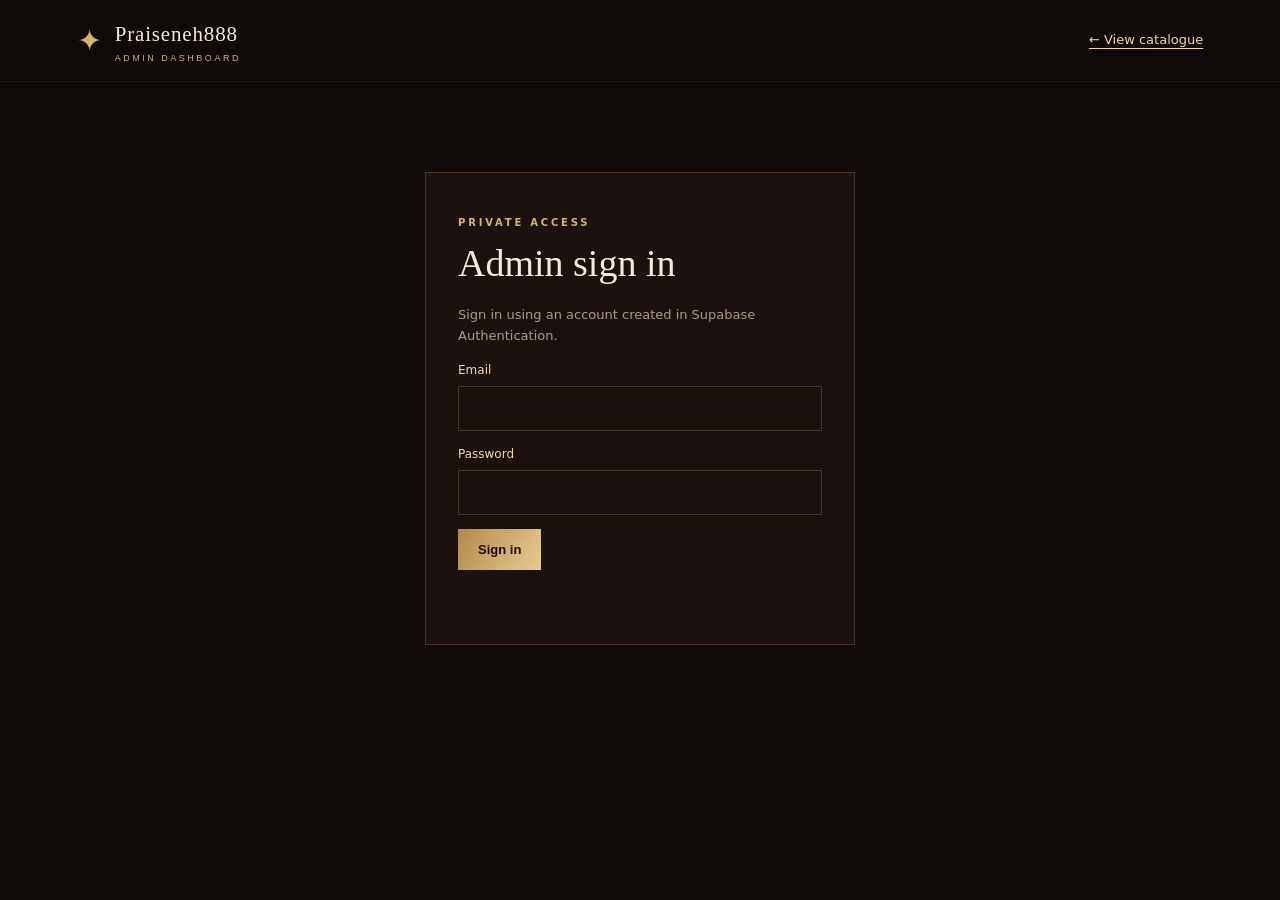
==== admin.html @ 10842280 "Add files via upload" ====
<!doctype html>
<html lang="en"><head><meta charset="UTF-8"><meta name="viewport" content="width=device-width, initial-scale=1"><title>Admin | Praiseneh888</title><link rel="stylesheet" href="/styles.css"></head>
<body class="admin-page"><header class="site-header"><a class="brand" href="/"><span class="brand-mark">✦</span><span>Praiseneh888<small>ADMIN DASHBOARD</small></span></a><a class="text-link" href="/">← View catalogue</a></header>
<main class="admin-wrap"><section id="loginPanel" class="admin-login"><p class="eyebrow">PRIVATE ACCESS</p><h1>Admin sign in</h1><p class="muted">Sign in using an account created in Supabase Authentication.</p><form id="loginForm"><label>Email<input type="email" id="email" required autocomplete="username"></label><label>Password<input type="password" id="password" required autocomplete="current-password"></label><button class="gold-button" type="submit">Sign in</button><p id="loginMessage" class="form-message"></p></form></section>
<section id="dashboard" hidden><div class="admin-title"><div><p class="eyebrow">COLLECTION MANAGEMENT</p><h1>Your catalogue</h1></div><button class="outline-button" id="signOut">Sign out</button></div>
<div class="admin-columns"><form id="amuletForm" class="editor"><h2 id="formHeading">Add a piece</h2><input type="hidden" id="itemId"><label>Amulet / item name<input id="itemName" required maxlength="140"></label><label>Master / maker<input id="master" maxlength="140"></label><label>Category<input id="category" maxlength="80" placeholder="e.g. Khun Paen, Lersi, Takrut"></label><label>Description<textarea id="description" rows="5"></textarea></label><div class="form-row"><label>Price display<select id="priceMode"><option value="price">Show price (SGD)</option><option value="pm">PM FOR PRICE</option></select></label><label>Price (SGD)<input id="price" type="number" min="0" step="0.01" placeholder="e.g. 188"></label></div><label>Availability<select id="status"><option value="available">Available</option><option value="reserved">Reserved</option><option value="sold">Past collection</option></select></label><label>Photos<input id="photos" type="file" accept="image/*" multiple></label><p class="muted tiny">You can select multiple photos. New uploads are added to this listing.</p><div class="form-row"><button class="gold-button" type="submit" id="saveButton">Save piece</button><button class="outline-button" type="button" id="clearForm">Clear</button></div><p id="editorMessage" class="form-message"></p></form>
<div class="admin-list"><div class="list-heading"><h2>Existing pieces</h2><span id="adminCount" class="muted"></span></div><div id="adminItems"></div></div></div></section></main><script type="module" src="/admin.js"></script></body></html>
---- styles.css ----
:root{--bg:#100b09;--panel:#1b1210;--panel2:#241815;--gold:#d6b36b;--gold2:#f0d89e;--cream:#f3ead9;--muted:#aa9a87;--line:#493629;--red:#672b20}*{box-sizing:border-box}html{scroll-behavior:smooth}body{margin:0;background:var(--bg);color:var(--cream);font-family:Inter,ui-sans-serif,system-ui,-apple-system,"Segoe UI",sans-serif;line-height:1.6}a{color:inherit;text-decoration:none}.site-header{height:82px;padding:0 6vw;display:flex;align-items:center;justify-content:space-between;border-bottom:1px solid #ffffff12;background:#100b09ed;position:sticky;top:0;z-index:10;backdrop-filter:blur(14px)}.brand{display:flex;align-items:center;gap:12px;font-family:Georgia,serif;font-size:21px;letter-spacing:.04em}.brand small{display:block;font:9px Inter,sans-serif;letter-spacing:.28em;color:var(--gold);margin-top:1px}.brand-mark{color:var(--gold);font-size:30px}.site-header nav{display:flex;gap:30px;align-items:center;font-size:13px;color:#d7c9b6}.site-header nav a:hover,.text-link:hover{color:var(--gold2)}.nav-cta{border:1px solid #9b7745;padding:10px 16px;color:var(--gold2)}.menu-toggle{display:none;background:none;color:var(--gold);border:0;font-size:24px}.hero{min-height:540px;padding:100px 9vw;position:relative;overflow:hidden;background:radial-gradient(ellipse at 78% 45%,#66351f66 0,transparent 37%),linear-gradient(110deg,#170d0a,#1c100c 60%,#100b09)}.hero:after{content:"";position:absolute;inset:22px;border:1px solid #d6b36b28;pointer-events:none}.hero-content{position:relative;z-index:1;max-width:590px}.eyebrow{color:var(--gold);font-size:10px;letter-spacing:.28em;font-weight:700}.hero h1{font:clamp(48px,7vw,82px)/1.04 Georgia,serif;margin:20px 0}.hero h1 em,h2 em{color:var(--gold2);font-weight:400}.hero-copy{max-width:460px;color:#c5b5a3;margin:0 0 30px}.gold-button{display:inline-flex;align-items:center;justify-content:center;gap:24px;background:linear-gradient(120deg,#b18a4b,#e6cc8f);color:#1a100b;border:0;padding:13px 20px;font-weight:700;font-size:13px;cursor:pointer}.gold-button:hover{filter:brightness(1.08)}.hero-seal{position:absolute;right:14%;top:23%;width:220px;height:220px;border:1px solid #d6b36b70;border-radius:50%;display:grid;place-items:center;color:var(--gold);box-shadow:0 0 0 12px #d6b36b0c,0 0 70px #b47a3330}.hero-seal span{font:100px Georgia,serif}.hero-seal small{position:absolute;bottom:37px;font-size:8px;letter-spacing:.2em}.intro-strip{display:flex;justify-content:center;align-items:center;gap:22px;padding:18px 10px;border-block:1px solid var(--line);font-size:9px;letter-spacing:.2em;color:var(--gold)}.strip-line{width:34px;height:1px;background:var(--line)}.section{padding:85px 9vw}.section-heading{display:flex;justify-content:space-between;align-items:end;margin-bottom:30px}.section h2{font:42px Georgia,serif;margin:5px 0}.muted{color:var(--muted);font-size:13px}.filters{display:grid;grid-template-columns:2fr 1fr 1fr;gap:12px;margin-bottom:26px}.filters input,.filters select,input,textarea,select{width:100%;background:#1b1310;border:1px solid var(--line);color:var(--cream);padding:12px 13px;border-radius:0;font:inherit;outline:none}.filters input:focus,.filters select:focus,input:focus,textarea:focus,select:focus{border-color:var(--gold)}.catalogue-grid{display:grid;grid-template-columns:repeat(3,minmax(0,1fr));gap:22px}.amulet-card{background:var(--panel);border:1px solid #5a422e66;cursor:pointer;transition:.2s;overflow:hidden}.amulet-card:hover{transform:translateY(-4px);border-color:#b18a4b}.card-image{height:260px;background:linear-gradient(140deg,#2c1b14,#130d0b);display:grid;place-items:center;overflow:hidden}.card-image img{width:100%;height:100%;object-fit:cover}.image-placeholder{font:64px Georgia;color:#9e7947}.card-body{padding:18px}.card-kicker{font-size:9px;letter-spacing:.2em;color:var(--gold);text-transform:uppercase}.card-body h3{font:23px Georgia,serif;margin:7px 0}.card-body p{font-size:12px;color:var(--muted);margin:0 0 14px;display:-webkit-box;-webkit-line-clamp:2;-webkit-box-orient:vertical;overflow:hidden}.card-bottom{display:flex;justify-content:space-between;align-items:center;border-top:1px solid var(--line);padding-top:13px;font-size:12px}.price{color:var(--gold2);font-weight:700}.status{font-size:9px;text-transform:uppercase;letter-spacing:.12em;padding:4px 7px;border:1px solid var(--line);color:#cbbda9}.status.available{color:#b8d2a1;border-color:#49633a}.status.reserved{color:#e6c37d}.status.sold{color:#b99d9d}.loading,.empty-state{text-align:center;color:var(--muted);padding:55px}.about{background:linear-gradient(120deg,#1b100c,#120c0a);display:grid;grid-template-columns:260px 1fr;gap:70px;align-items:center;border-block:1px solid var(--line)}.about-mark{width:220px;height:220px;border:1px solid #9d7948;border-radius:50%;display:grid;place-items:center;font:120px Georgia;color:var(--gold);box-shadow:0 0 0 12px #d6b36b0a}.about p:not(.eyebrow){max-width:650px;color:#c5b5a3;font-size:14px}.text-link{color:var(--gold2);font-size:13px;text-decoration:underline;text-underline-offset:4px}footer{display:flex;justify-content:space-between;align-items:center;padding:27px 9vw;color:var(--muted);font-size:11px}.footer-brand{font:20px Georgia;color:var(--gold2)}.modal{display:none;position:fixed;inset:0;z-index:30;align-items:center;justify-content:center;padding:20px}.modal.open{display:flex}.modal-backdrop{position:absolute;inset:0;background:#000c}.modal-panel{position:relative;max-width:850px;width:100%;max-height:90vh;overflow:auto;background:var(--panel);border:1px solid var(--gold);padding:30px}.modal-close{position:absolute;right:14px;top:10px;background:none;border:0;color:var(--gold);font-size:28px;cursor:pointer}.modal-detail{display:grid;grid-template-columns:1fr 1fr;gap:26px}.modal-detail img{width:100%;max-height:460px;object-fit:contain;background:#100b09}.modal-detail h2{font:34px Georgia;margin:8px 0}.modal-detail p{color:#c5b5a3;white-space:pre-wrap}.admin-page{min-height:100vh}.admin-wrap{max-width:1200px;margin:auto;padding:60px 24px}.admin-login{max-width:430px;margin:30px auto;background:var(--panel);border:1px solid var(--line);padding:32px}.admin-login h1,.admin-title h1{font:38px Georgia;margin:5px 0 20px}.admin-login label,.editor label{display:block;font-size:12px;color:var(--gold2);margin:14px 0}.admin-login input,.editor input,.editor textarea,.editor select{display:block;margin-top:6px}.admin-columns{display:grid;grid-template-columns:390px 1fr;gap:30px}.editor{background:var(--panel);border:1px solid var(--line);padding:24px;height:max-content}.editor h2,.admin-list h2{font:25px Georgia;margin:0 0 18px}.form-row{display:grid;grid-template-columns:1fr 1fr;gap:12px}.form-row label{margin-top:0}.outline-button{border:1px solid var(--line);background:transparent;color:var(--gold2);padding:11px 15px;cursor:pointer}.admin-title,.list-heading{display:flex;justify-content:space-between;align-items:center;margin-bottom:25px}.admin-item{display:flex;gap:14px;align-items:center;padding:13px;border-bottom:1px solid var(--line)}.admin-thumb{width:65px;height:65px;object-fit:cover;background:#251813}.admin-item-info{flex:1}.admin-item-info strong{display:block;font:18px Georgia}.admin-item-info small{color:var(--muted)}.admin-actions{display:flex;gap:8px}.admin-actions button{background:none;border:1px solid var(--line);color:var(--gold2);padding:7px 9px;cursor:pointer}.form-message{font-size:12px;color:var(--gold2);min-height:18px}.tiny{font-size:10px}.admin-wrap [hidden]{display:none!important}@media(max-width:800px){.hero{padding:80px 8vw}.hero-seal{right:7%;opacity:.28}.section{padding:60px 7vw}.catalogue-grid{grid-template-columns:repeat(2,minmax(0,1fr))}.about{grid-template-columns:1fr;gap:25px}.about-mark{width:130px;height:130px;font-size:75px}.admin-columns{grid-template-columns:1fr}}@media(max-width:560px){.site-header{height:70px;padding:0 5vw}.site-header nav{display:none;position:absolute;top:70px;left:0;right:0;background:var(--panel);padding:20px;flex-direction:column}.site-header nav.open{display:flex}.menu-toggle{display:block}.hero{min-height:470px;padding:75px 8vw}.hero-seal{width:150px;height:150px;top:45%;right:5%}.hero-seal span{font-size:70px}.hero-seal small{font-size:6px;bottom:24px}.intro-strip{gap:9px;font-size:7px;flex-wrap:wrap}.strip-line{width:15px}.section-heading{display:block}.filters{grid-template-columns:1fr}.catalogue-grid{grid-template-columns:1fr}.card-image{height:290px}.about{padding:55px 8vw}.about h2{font-size:34px}footer{padding:24px 7vw;gap:10px;flex-wrap:wrap}.modal-detail{grid-template-columns:1fr}.modal-panel{padding:22px}.form-row{grid-template-columns:1fr}}
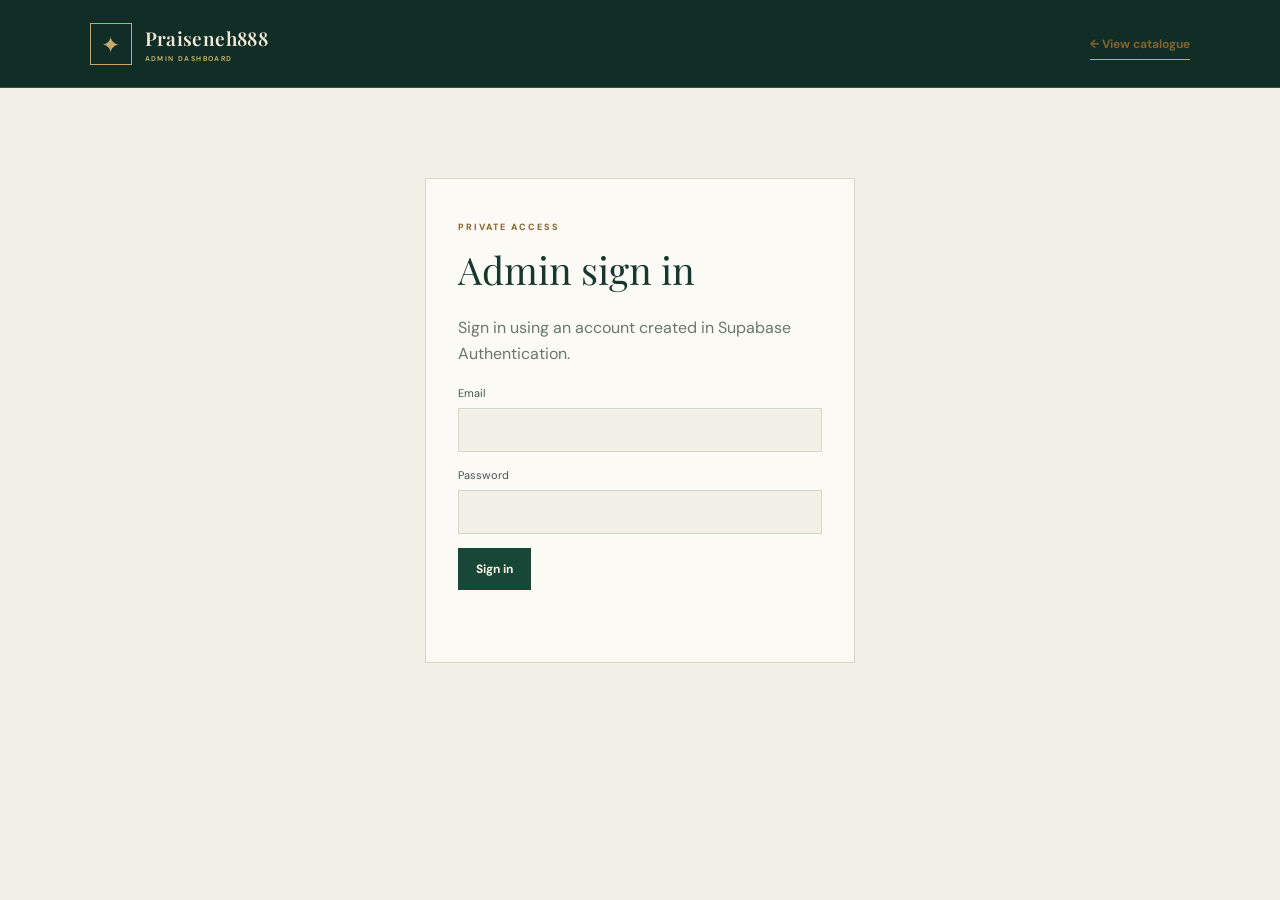
==== commit 08f16331: "Update admin.html" ====
--- a/admin.html
+++ b/admin.html
@@ -1,7 +1,318 @@
+
 <!doctype html>
-<html lang="en"><head><meta charset="UTF-8"><meta name="viewport" content="width=device-width, initial-scale=1"><title>Admin | Praiseneh888</title><link rel="stylesheet" href="/styles.css"></head>
-<body class="admin-page"><header class="site-header"><a class="brand" href="/"><span class="brand-mark">✦</span><span>Praiseneh888<small>ADMIN DASHBOARD</small></span></a><a class="text-link" href="/">← View catalogue</a></header>
-<main class="admin-wrap"><section id="loginPanel" class="admin-login"><p class="eyebrow">PRIVATE ACCESS</p><h1>Admin sign in</h1><p class="muted">Sign in using an account created in Supabase Authentication.</p><form id="loginForm"><label>Email<input type="email" id="email" required autocomplete="username"></label><label>Password<input type="password" id="password" required autocomplete="current-password"></label><button class="gold-button" type="submit">Sign in</button><p id="loginMessage" class="form-message"></p></form></section>
-<section id="dashboard" hidden><div class="admin-title"><div><p class="eyebrow">COLLECTION MANAGEMENT</p><h1>Your catalogue</h1></div><button class="outline-button" id="signOut">Sign out</button></div>
-<div class="admin-columns"><form id="amuletForm" class="editor"><h2 id="formHeading">Add a piece</h2><input type="hidden" id="itemId"><label>Amulet / item name<input id="itemName" required maxlength="140"></label><label>Master / maker<input id="master" maxlength="140"></label><label>Category<input id="category" maxlength="80" placeholder="e.g. Khun Paen, Lersi, Takrut"></label><label>Description<textarea id="description" rows="5"></textarea></label><div class="form-row"><label>Price display<select id="priceMode"><option value="price">Show price (SGD)</option><option value="pm">PM FOR PRICE</option></select></label><label>Price (SGD)<input id="price" type="number" min="0" step="0.01" placeholder="e.g. 188"></label></div><label>Availability<select id="status"><option value="available">Available</option><option value="reserved">Reserved</option><option value="sold">Past collection</option></select></label><label>Photos<input id="photos" type="file" accept="image/*" multiple></label><p class="muted tiny">You can select multiple photos. New uploads are added to this listing.</p><div class="form-row"><button class="gold-button" type="submit" id="saveButton">Save piece</button><button class="outline-button" type="button" id="clearForm">Clear</button></div><p id="editorMessage" class="form-message"></p></form>
-<div class="admin-list"><div class="list-heading"><h2>Existing pieces</h2><span id="adminCount" class="muted"></span></div><div id="adminItems"></div></div></div></section></main><script type="module" src="/admin.js"></script></body></html>+<html lang="en">
+
+<head>
+  <meta charset="UTF-8">
+  <meta name="viewport" content="width=device-width, initial-scale=1">
+  <meta name="theme-color" content="#102e26">
+
+  <title>Admin | Praiseneh888</title>
+
+  <meta name="robots" content="noindex, nofollow">
+
+  <link rel="preconnect" href="https://fonts.googleapis.com">
+  <link rel="preconnect" href="https://fonts.gstatic.com" crossorigin>
+
+  <link href="https://fonts.googleapis.com/css2?family=DM+Sans:wght@400;500;600;700&family=Playfair+Display:ital,wght@0,500;0,600;0,700;1,500&display=swap" rel="stylesheet">
+
+  <link rel="stylesheet" href="/styles.css?v=emerald4">
+</head>
+
+<body class="admin-page">
+
+  <!-- HEADER -->
+
+  <header class="site-header">
+
+    <a class="brand" href="/" aria-label="Praiseneh888 home">
+
+      <span class="brand-mark">✦</span>
+
+      <span>
+        Praiseneh888
+        <small>ADMIN DASHBOARD</small>
+      </span>
+
+    </a>
+
+    <a class="text-link" href="/">
+      ← View catalogue
+    </a>
+
+  </header>
+
+  <main class="admin-wrap">
+
+    <!-- LOGIN PANEL -->
+
+    <section id="loginPanel" class="admin-login">
+
+      <p class="eyebrow">PRIVATE ACCESS</p>
+
+      <h1>Admin sign in</h1>
+
+      <p class="muted">
+        Sign in using an account created in Supabase Authentication.
+      </p>
+
+      <form id="loginForm">
+
+        <label for="email">
+          Email
+
+          <input
+            type="email"
+            id="email"
+            required
+            autocomplete="username">
+        </label>
+
+        <label for="password">
+          Password
+
+          <input
+            type="password"
+            id="password"
+            required
+            autocomplete="current-password">
+        </label>
+
+        <button class="gold-button" type="submit">
+          Sign in
+        </button>
+
+        <p
+          id="loginMessage"
+          class="form-message"
+          role="status"
+          aria-live="polite">
+        </p>
+
+      </form>
+
+    </section>
+
+    <!-- ADMIN DASHBOARD -->
+
+    <section id="dashboard" hidden>
+
+      <!-- DASHBOARD HEADER -->
+
+      <div class="admin-title">
+
+        <div>
+
+          <p class="eyebrow">
+            COLLECTION MANAGEMENT
+          </p>
+
+          <h1>Your catalogue</h1>
+
+        </div>
+
+        <button
+          class="outline-button"
+          id="signOut"
+          type="button">
+          Sign out
+        </button>
+
+      </div>
+
+      <div class="admin-columns">
+
+        <!-- ADD / EDIT AMULET FORM -->
+
+        <form id="amuletForm" class="editor">
+
+          <h2 id="formHeading">
+            Add a piece
+          </h2>
+
+          <input
+            type="hidden"
+            id="itemId">
+
+          <label for="itemName">
+            Amulet / item name
+
+            <input
+              id="itemName"
+              required
+              maxlength="140">
+          </label>
+
+          <label for="master">
+            Master / maker
+
+            <input
+              id="master"
+              maxlength="140">
+          </label>
+
+          <label for="category">
+            Category
+
+            <input
+              id="category"
+              maxlength="80"
+              placeholder="e.g. Khun Paen, Lersi, Takrut">
+          </label>
+
+          <label for="description">
+            Description
+
+            <textarea
+              id="description"
+              rows="5">
+            </textarea>
+          </label>
+
+          <!-- PRICE -->
+
+          <div class="form-row">
+
+            <label for="priceMode">
+              Price display
+
+              <select id="priceMode">
+
+                <option value="price">
+                  Show price (SGD)
+                </option>
+
+                <option value="pm">
+                  PM FOR PRICE
+                </option>
+
+              </select>
+
+            </label>
+
+            <label for="price">
+              Price (SGD)
+
+              <input
+                id="price"
+                type="number"
+                min="0"
+                step="0.01"
+                placeholder="e.g. 188">
+            </label>
+
+          </div>
+
+          <!-- AVAILABILITY -->
+
+          <label for="status">
+            Availability
+
+            <select id="status">
+
+              <option value="available">
+                Available
+              </option>
+
+              <option value="reserved">
+                Reserved
+              </option>
+
+              <option value="sold">
+                Past collection
+              </option>
+
+            </select>
+
+          </label>
+
+          <!-- PHOTO UPLOAD -->
+
+          <label for="photos">
+            Photos
+
+            <input
+              id="photos"
+              type="file"
+              accept="image/*"
+              multiple>
+          </label>
+
+          <p class="muted tiny">
+            You can select multiple photos.
+            New uploads are added to this listing.
+          </p>
+
+          <!-- PHOTO PREVIEW IS CREATED BY admin.js -->
+
+          <div id="photoPreview"></div>
+
+          <!-- SAVE / CLEAR -->
+
+          <div class="form-row">
+
+            <button
+              class="gold-button"
+              type="submit"
+              id="saveButton">
+              Save piece
+            </button>
+
+            <button
+              class="outline-button"
+              type="button"
+              id="clearForm">
+              Clear
+            </button>
+
+          </div>
+
+          <p
+            id="editorMessage"
+            class="form-message"
+            role="status"
+            aria-live="polite">
+          </p>
+
+        </form>
+
+        <!-- EXISTING LISTINGS -->
+
+        <div class="admin-list">
+
+          <div class="list-heading">
+
+            <h2>Existing pieces</h2>
+
+            <span
+              id="adminCount"
+              class="muted">
+            </span>
+
+          </div>
+
+          <div id="adminItems">
+
+            <p class="muted">
+              Loading your listings...
+            </p>
+
+          </div>
+
+        </div>
+
+      </div>
+
+    </section>
+
+  </main>
+
+  <!-- ADMIN JAVASCRIPT -->
+
+  <script
+    type="module"
+    src="/admin.js?v=emerald4">
+  </script>
+
+</body>
+</html>
--- a/styles.css
+++ b/styles.css
@@ -1 +1,1279 @@
-:root{--bg:#100b09;--panel:#1b1210;--panel2:#241815;--gold:#d6b36b;--gold2:#f0d89e;--cream:#f3ead9;--muted:#aa9a87;--line:#493629;--red:#672b20}*{box-sizing:border-box}html{scroll-behavior:smooth}body{margin:0;background:var(--bg);color:var(--cream);font-family:Inter,ui-sans-serif,system-ui,-apple-system,"Segoe UI",sans-serif;line-height:1.6}a{color:inherit;text-decoration:none}.site-header{height:82px;padding:0 6vw;display:flex;align-items:center;justify-content:space-between;border-bottom:1px solid #ffffff12;background:#100b09ed;position:sticky;top:0;z-index:10;backdrop-filter:blur(14px)}.brand{display:flex;align-items:center;gap:12px;font-family:Georgia,serif;font-size:21px;letter-spacing:.04em}.brand small{display:block;font:9px Inter,sans-serif;letter-spacing:.28em;color:var(--gold);margin-top:1px}.brand-mark{color:var(--gold);font-size:30px}.site-header nav{display:flex;gap:30px;align-items:center;font-size:13px;color:#d7c9b6}.site-header nav a:hover,.text-link:hover{color:var(--gold2)}.nav-cta{border:1px solid #9b7745;padding:10px 16px;color:var(--gold2)}.menu-toggle{display:none;background:none;color:var(--gold);border:0;font-size:24px}.hero{min-height:540px;padding:100px 9vw;position:relative;overflow:hidden;background:radial-gradient(ellipse at 78% 45%,#66351f66 0,transparent 37%),linear-gradient(110deg,#170d0a,#1c100c 60%,#100b09)}.hero:after{content:"";position:absolute;inset:22px;border:1px solid #d6b36b28;pointer-events:none}.hero-content{position:relative;z-index:1;max-width:590px}.eyebrow{color:var(--gold);font-size:10px;letter-spacing:.28em;font-weight:700}.hero h1{font:clamp(48px,7vw,82px)/1.04 Georgia,serif;margin:20px 0}.hero h1 em,h2 em{color:var(--gold2);font-weight:400}.hero-copy{max-width:460px;color:#c5b5a3;margin:0 0 30px}.gold-button{display:inline-flex;align-items:center;justify-content:center;gap:24px;background:linear-gradient(120deg,#b18a4b,#e6cc8f);color:#1a100b;border:0;padding:13px 20px;font-weight:700;font-size:13px;cursor:pointer}.gold-button:hover{filter:brightness(1.08)}.hero-seal{position:absolute;right:14%;top:23%;width:220px;height:220px;border:1px solid #d6b36b70;border-radius:50%;display:grid;place-items:center;color:var(--gold);box-shadow:0 0 0 12px #d6b36b0c,0 0 70px #b47a3330}.hero-seal span{font:100px Georgia,serif}.hero-seal small{position:absolute;bottom:37px;font-size:8px;letter-spacing:.2em}.intro-strip{display:flex;justify-content:center;align-items:center;gap:22px;padding:18px 10px;border-block:1px solid var(--line);font-size:9px;letter-spacing:.2em;color:var(--gold)}.strip-line{width:34px;height:1px;background:var(--line)}.section{padding:85px 9vw}.section-heading{display:flex;justify-content:space-between;align-items:end;margin-bottom:30px}.section h2{font:42px Georgia,serif;margin:5px 0}.muted{color:var(--muted);font-size:13px}.filters{display:grid;grid-template-columns:2fr 1fr 1fr;gap:12px;margin-bottom:26px}.filters input,.filters select,input,textarea,select{width:100%;background:#1b1310;border:1px solid var(--line);color:var(--cream);padding:12px 13px;border-radius:0;font:inherit;outline:none}.filters input:focus,.filters select:focus,input:focus,textarea:focus,select:focus{border-color:var(--gold)}.catalogue-grid{display:grid;grid-template-columns:repeat(3,minmax(0,1fr));gap:22px}.amulet-card{background:var(--panel);border:1px solid #5a422e66;cursor:pointer;transition:.2s;overflow:hidden}.amulet-card:hover{transform:translateY(-4px);border-color:#b18a4b}.card-image{height:260px;background:linear-gradient(140deg,#2c1b14,#130d0b);display:grid;place-items:center;overflow:hidden}.card-image img{width:100%;height:100%;object-fit:cover}.image-placeholder{font:64px Georgia;color:#9e7947}.card-body{padding:18px}.card-kicker{font-size:9px;letter-spacing:.2em;color:var(--gold);text-transform:uppercase}.card-body h3{font:23px Georgia,serif;margin:7px 0}.card-body p{font-size:12px;color:var(--muted);margin:0 0 14px;display:-webkit-box;-webkit-line-clamp:2;-webkit-box-orient:vertical;overflow:hidden}.card-bottom{display:flex;justify-content:space-between;align-items:center;border-top:1px solid var(--line);padding-top:13px;font-size:12px}.price{color:var(--gold2);font-weight:700}.status{font-size:9px;text-transform:uppercase;letter-spacing:.12em;padding:4px 7px;border:1px solid var(--line);color:#cbbda9}.status.available{color:#b8d2a1;border-color:#49633a}.status.reserved{color:#e6c37d}.status.sold{color:#b99d9d}.loading,.empty-state{text-align:center;color:var(--muted);padding:55px}.about{background:linear-gradient(120deg,#1b100c,#120c0a);display:grid;grid-template-columns:260px 1fr;gap:70px;align-items:center;border-block:1px solid var(--line)}.about-mark{width:220px;height:220px;border:1px solid #9d7948;border-radius:50%;display:grid;place-items:center;font:120px Georgia;color:var(--gold);box-shadow:0 0 0 12px #d6b36b0a}.about p:not(.eyebrow){max-width:650px;color:#c5b5a3;font-size:14px}.text-link{color:var(--gold2);font-size:13px;text-decoration:underline;text-underline-offset:4px}footer{display:flex;justify-content:space-between;align-items:center;padding:27px 9vw;color:var(--muted);font-size:11px}.footer-brand{font:20px Georgia;color:var(--gold2)}.modal{display:none;position:fixed;inset:0;z-index:30;align-items:center;justify-content:center;padding:20px}.modal.open{display:flex}.modal-backdrop{position:absolute;inset:0;background:#000c}.modal-panel{position:relative;max-width:850px;width:100%;max-height:90vh;overflow:auto;background:var(--panel);border:1px solid var(--gold);padding:30px}.modal-close{position:absolute;right:14px;top:10px;background:none;border:0;color:var(--gold);font-size:28px;cursor:pointer}.modal-detail{display:grid;grid-template-columns:1fr 1fr;gap:26px}.modal-detail img{width:100%;max-height:460px;object-fit:contain;background:#100b09}.modal-detail h2{font:34px Georgia;margin:8px 0}.modal-detail p{color:#c5b5a3;white-space:pre-wrap}.admin-page{min-height:100vh}.admin-wrap{max-width:1200px;margin:auto;padding:60px 24px}.admin-login{max-width:430px;margin:30px auto;background:var(--panel);border:1px solid var(--line);padding:32px}.admin-login h1,.admin-title h1{font:38px Georgia;margin:5px 0 20px}.admin-login label,.editor label{display:block;font-size:12px;color:var(--gold2);margin:14px 0}.admin-login input,.editor input,.editor textarea,.editor select{display:block;margin-top:6px}.admin-columns{display:grid;grid-template-columns:390px 1fr;gap:30px}.editor{background:var(--panel);border:1px solid var(--line);padding:24px;height:max-content}.editor h2,.admin-list h2{font:25px Georgia;margin:0 0 18px}.form-row{display:grid;grid-template-columns:1fr 1fr;gap:12px}.form-row label{margin-top:0}.outline-button{border:1px solid var(--line);background:transparent;color:var(--gold2);padding:11px 15px;cursor:pointer}.admin-title,.list-heading{display:flex;justify-content:space-between;align-items:center;margin-bottom:25px}.admin-item{display:flex;gap:14px;align-items:center;padding:13px;border-bottom:1px solid var(--line)}.admin-thumb{width:65px;height:65px;object-fit:cover;background:#251813}.admin-item-info{flex:1}.admin-item-info strong{display:block;font:18px Georgia}.admin-item-info small{color:var(--muted)}.admin-actions{display:flex;gap:8px}.admin-actions button{background:none;border:1px solid var(--line);color:var(--gold2);padding:7px 9px;cursor:pointer}.form-message{font-size:12px;color:var(--gold2);min-height:18px}.tiny{font-size:10px}.admin-wrap [hidden]{display:none!important}@media(max-width:800px){.hero{padding:80px 8vw}.hero-seal{right:7%;opacity:.28}.section{padding:60px 7vw}.catalogue-grid{grid-template-columns:repeat(2,minmax(0,1fr))}.about{grid-template-columns:1fr;gap:25px}.about-mark{width:130px;height:130px;font-size:75px}.admin-columns{grid-template-columns:1fr}}@media(max-width:560px){.site-header{height:70px;padding:0 5vw}.site-header nav{display:none;position:absolute;top:70px;left:0;right:0;background:var(--panel);padding:20px;flex-direction:column}.site-header nav.open{display:flex}.menu-toggle{display:block}.hero{min-height:470px;padding:75px 8vw}.hero-seal{width:150px;height:150px;top:45%;right:5%}.hero-seal span{font-size:70px}.hero-seal small{font-size:6px;bottom:24px}.intro-strip{gap:9px;font-size:7px;flex-wrap:wrap}.strip-line{width:15px}.section-heading{display:block}.filters{grid-template-columns:1fr}.catalogue-grid{grid-template-columns:1fr}.card-image{height:290px}.about{padding:55px 8vw}.about h2{font-size:34px}footer{padding:24px 7vw;gap:10px;flex-wrap:wrap}.modal-detail{grid-template-columns:1fr}.modal-panel{padding:22px}.form-row{grid-template-columns:1fr}}+
+/* ==========================================
+   PRAISENEH888 - EMERALD & GOLD DESIGN
+   Complete website and admin stylesheet
+========================================== */
+
+:root {
+  --paper: #f2f0e7;
+  --paper2: #e3e7dc;
+  --white: #fcfaf4;
+  --ink: #18372e;
+  --ink2: #42584f;
+  --muted: #68776d;
+  --line: #d4d8c9;
+  --gold: #c7a96b;
+  --gold-dark: #82622d;
+  --burgundy: #164737;
+  --burgundy2: #102e26;
+
+  --serif: "Playfair Display", Georgia, serif;
+  --sans: "DM Sans", Arial, sans-serif;
+}
+
+/* ==========================================
+   GLOBAL
+========================================== */
+
+* {
+  box-sizing: border-box;
+}
+
+html {
+  scroll-behavior: smooth;
+}
+
+body {
+  margin: 0;
+  background: var(--paper);
+  color: var(--ink);
+  font-family: var(--sans);
+  line-height: 1.65;
+}
+
+a {
+  color: inherit;
+  text-decoration: none;
+}
+
+button,
+input,
+textarea,
+select {
+  font-family: inherit;
+}
+
+button {
+  cursor: pointer;
+}
+
+[hidden] {
+  display: none !important;
+}
+
+section[id] {
+  scroll-margin-top: 108px;
+}
+
+/* ==========================================
+   HEADER
+========================================== */
+
+.site-header {
+  height: 88px;
+  padding: 0 7vw;
+  display: flex;
+  align-items: center;
+  justify-content: space-between;
+  border-bottom: 1px solid #c7a96b40;
+  background: var(--burgundy2);
+  color: #f4ead9;
+  position: sticky;
+  top: 0;
+  z-index: 10;
+}
+
+.brand {
+  display: flex;
+  align-items: center;
+  gap: 13px;
+}
+
+.brand-symbol,
+.brand-mark {
+  width: 42px;
+  height: 42px;
+  border: 1px solid var(--gold);
+  display: grid;
+  place-items: center;
+  color: var(--gold);
+  font: 23px var(--serif);
+  flex-shrink: 0;
+}
+
+.brand-name,
+.brand > span:not(.brand-mark) {
+  font: 600 19px var(--serif);
+  letter-spacing: .02em;
+}
+
+.brand-name small,
+.brand > span small {
+  display: block;
+  font: 600 7px var(--sans);
+  letter-spacing: .2em;
+  color: #d4b779;
+  margin-top: 3px;
+}
+
+.site-header nav {
+  display: flex;
+  gap: 31px;
+  align-items: center;
+  font-size: 11px;
+  color: #e7d8c4;
+}
+
+.site-header nav a:hover {
+  color: var(--gold);
+}
+
+.nav-cta {
+  border: 1px solid var(--gold);
+  padding: 12px 16px;
+}
+
+.menu-toggle {
+  display: none;
+  background: none;
+  color: #f4ead9;
+  border: 0;
+  font-size: 24px;
+}
+
+/* ==========================================
+   TYPOGRAPHY
+========================================== */
+
+.eyebrow {
+  color: var(--gold-dark);
+  font-size: 9px;
+  letter-spacing: .22em;
+  font-weight: 700;
+}
+
+.hero .eyebrow {
+  color: #d8bb7d;
+}
+
+.hero .eyebrow span {
+  display: inline-block;
+  width: 24px;
+  height: 1px;
+  background: var(--gold);
+  vertical-align: middle;
+  margin-right: 9px;
+}
+
+/* ==========================================
+   HERO
+========================================== */
+
+.hero {
+  min-height: 650px;
+  padding: 70px 7vw 75px;
+  position: relative;
+  display: grid;
+  grid-template-columns: 1.05fr 1fr;
+  align-items: center;
+  gap: 3vw;
+  overflow: hidden;
+  background: var(--burgundy2);
+  color: #f4ead9;
+}
+
+.hero-copy {
+  position: relative;
+  z-index: 1;
+  max-width: 710px;
+}
+
+.hero h1 {
+  font: clamp(44px, 5.1vw, 74px)/1.12 var(--serif);
+  font-weight: 500;
+  letter-spacing: -.035em;
+  margin: 24px 0;
+}
+
+.hero h1 em,
+.section h2 em,
+.contact-band h2 em {
+  color: var(--gold);
+  font-weight: 500;
+}
+
+.hero-description {
+  color: #d4dfd4;
+  font-size: 15px;
+  line-height: 2;
+  max-width: 490px;
+  margin: 0 0 30px;
+}
+
+.hero-masters {
+  font-size: 10px;
+  letter-spacing: .1em;
+  color: #d3be94;
+  margin-top: 30px;
+  line-height: 2;
+}
+
+.hero-figure {
+  margin: 0;
+  position: relative;
+  align-self: stretch;
+  display: flex;
+  flex-direction: column;
+  justify-content: center;
+  min-width: 0;
+}
+
+.hero-figure img {
+  width: 100%;
+  aspect-ratio: 1.5;
+  object-fit: contain;
+  object-position: center;
+  background: var(--burgundy2);
+  border: 1px solid #c7a96b66;
+  border-radius: 8px;
+  box-shadow: 0 20px 50px #0003;
+}
+
+.hero-figure figcaption {
+  text-align: center;
+  font-size: 8px;
+  letter-spacing: .18em;
+  color: #c7b98c;
+  padding-top: 14px;
+}
+
+.hero-index {
+  position: absolute;
+  bottom: 25px;
+  left: 7vw;
+  font-size: 9px;
+  letter-spacing: .16em;
+  color: #cbb69e;
+}
+
+/* ==========================================
+   BUTTONS
+========================================== */
+
+.primary-button {
+  display: inline-flex;
+  align-items: center;
+  justify-content: space-between;
+  gap: 35px;
+  background: var(--gold);
+  color: #18372e;
+  padding: 15px 19px;
+  font-size: 12px;
+  font-weight: 700;
+  letter-spacing: .04em;
+  transition: .2s;
+  border: 0;
+  min-height: 48px;
+  cursor: pointer;
+  white-space: normal;
+}
+
+.primary-button:hover {
+  background: #dfc78e;
+}
+
+.primary-button span {
+  font-size: 15px;
+}
+
+.text-link {
+  display: inline-block;
+  color: var(--gold-dark);
+  font-size: 12px;
+  font-weight: 700;
+  margin-top: 8px;
+  border-bottom: 1px solid var(--gold);
+  padding-bottom: 5px;
+}
+
+.outline-button {
+  background: transparent;
+  border: 1px solid var(--line);
+  color: var(--ink);
+  padding: 11px 15px;
+  cursor: pointer;
+}
+
+/* ==========================================
+   TICKER
+========================================== */
+
+.ticker {
+  min-height: 55px;
+  border-block: 1px solid #c7a96b40;
+  display: flex;
+  align-items: center;
+  justify-content: center;
+  gap: 22px;
+  font-size: 10px;
+  letter-spacing: .17em;
+  color: #e4d4be;
+  background: #1a4235;
+  flex-wrap: wrap;
+  padding: 12px;
+}
+
+.ticker i {
+  width: 4px;
+  height: 4px;
+  background: var(--gold);
+  border-radius: 50%;
+}
+
+/* ==========================================
+   GENERAL SECTIONS
+========================================== */
+
+.section {
+  padding: 85px 7vw;
+}
+
+.section-heading {
+  display: grid;
+  grid-template-columns: 1fr 340px;
+  gap: 40px;
+  align-items: end;
+  margin-bottom: 40px;
+}
+
+.section h2,
+.contact-band h2 {
+  font: clamp(34px, 4vw, 51px)/1.2 var(--serif);
+  font-weight: 500;
+  letter-spacing: -.025em;
+  margin: 12px 0 0;
+}
+
+.section-intro {
+  font-size: 14px;
+  line-height: 1.9;
+  color: var(--muted);
+  margin: 0 0 5px;
+}
+
+/* ==========================================
+   SPECIALITY CARDS
+========================================== */
+
+.specialities {
+  background: #e3e7dc;
+}
+
+.speciality-grid {
+  display: grid;
+  grid-template-columns: repeat(4, minmax(0, 1fr));
+  gap: 13px;
+}
+
+.speciality-card {
+  position: relative;
+  min-height: 250px;
+  padding: 27px 22px;
+  background: #fcfaf4;
+  border: 1px solid var(--line);
+  overflow: hidden;
+}
+
+.speciality-card:after {
+  content: "";
+  position: absolute;
+  width: 120px;
+  height: 120px;
+  border: 1px solid #c5a66c55;
+  transform: rotate(45deg);
+  right: -70px;
+  bottom: -70px;
+}
+
+.speciality-no {
+  position: absolute;
+  right: 19px;
+  top: 15px;
+  font: italic 18px var(--serif);
+  color: #b08c50;
+}
+
+.speciality-card h3 {
+  font: 25px/1.2 var(--serif);
+  font-weight: 500;
+  margin: 10px 0 13px;
+  color: var(--burgundy);
+}
+
+.speciality-card p:not(.eyebrow) {
+  font-size: 10px;
+  line-height: 1.8;
+  color: var(--muted);
+}
+
+.speciality-feature {
+  background: var(--burgundy);
+  color: #f4ead9;
+}
+
+.speciality-feature h3,
+.speciality-feature .eyebrow {
+  color: #f4ead9;
+}
+
+/* ==========================================
+   CATALOGUE
+========================================== */
+
+.catalogue {
+  background: var(--white);
+}
+
+.filters {
+  display: grid;
+  grid-template-columns: 1.8fr 1fr 1fr 1fr;
+  gap: 10px;
+  margin-bottom: 20px;
+}
+
+.filters input,
+.filters select,
+input,
+textarea,
+select {
+  width: 100%;
+  background: var(--paper);
+  border: 1px solid var(--line);
+  color: var(--ink);
+  padding: 13px 14px;
+  border-radius: 0;
+  font: 12px var(--sans);
+  outline: none;
+}
+
+.filters input,
+.filters select {
+  font-size: 13px;
+  min-height: 50px;
+  background: #fffdf7;
+}
+
+.filters input:focus,
+.filters select:focus,
+input:focus,
+textarea:focus,
+select:focus {
+  border-color: var(--gold-dark);
+}
+
+.collection-meta {
+  display: flex;
+  justify-content: space-between;
+  align-items: center;
+  gap: 16px;
+  flex-wrap: wrap;
+  padding: 13px 0;
+  border-top: 1px solid var(--line);
+  font-size: 11px;
+  letter-spacing: .04em;
+  color: var(--muted);
+  margin-bottom: 18px;
+}
+
+.collection-hint {
+  font-size: 10px;
+}
+
+.clear-filters {
+  padding: 10px 16px !important;
+  background: var(--burgundy) !important;
+  color: #fff8e7 !important;
+  border: 0 !important;
+  margin: 0 0 0 12px !important;
+  font-size: 12px !important;
+  cursor: pointer;
+}
+
+.catalogue-grid {
+  display: grid;
+  grid-template-columns: repeat(3, minmax(0, 1fr));
+  gap: 25px;
+}
+
+.amulet-card {
+  background: #f3eee4;
+  border: 1px solid #e2d7c6;
+  cursor: pointer;
+  transition: transform .25s, border-color .25s;
+  overflow: hidden;
+}
+
+.amulet-card:hover {
+  transform: translateY(-4px);
+  border-color: #b99a61;
+}
+
+.card-image {
+  height: 340px;
+  background: #e7e8dd;
+  display: grid;
+  place-items: center;
+  overflow: hidden;
+}
+
+.card-image img {
+  width: 100%;
+  height: 100%;
+  object-fit: contain;
+  padding: 12px;
+  transition: transform .5s;
+}
+
+.amulet-card:hover .card-image img {
+  transform: scale(1.035);
+}
+
+.image-placeholder {
+  font: 68px var(--serif);
+  color: #a18a64;
+}
+
+.card-body {
+  padding: 19px 20px 17px;
+}
+
+.card-kicker {
+  font-size: 10px;
+  letter-spacing: .17em;
+  color: var(--gold-dark);
+  text-transform: uppercase;
+}
+
+.card-body h3 {
+  font: 23px var(--serif);
+  font-weight: 500;
+  margin: 8px 0;
+  color: var(--burgundy);
+}
+
+.card-body p {
+  font-size: 13px;
+  line-height: 1.8;
+  color: var(--muted);
+  margin: 0 0 17px;
+  display: -webkit-box;
+  -webkit-line-clamp: 2;
+  -webkit-box-orient: vertical;
+  overflow: hidden;
+}
+
+.card-bottom {
+  display: flex;
+  justify-content: space-between;
+  align-items: center;
+  border-top: 1px solid var(--line);
+  padding-top: 13px;
+  font-size: 13px;
+}
+
+.price {
+  color: var(--burgundy);
+  font-weight: 700;
+  letter-spacing: .03em;
+}
+
+.status {
+  font-size: 10px;
+  text-transform: uppercase;
+  letter-spacing: .12em;
+  padding: 5px 8px;
+  border: 1px solid var(--line);
+  color: var(--muted);
+}
+
+.status.available {
+  color: #52634f;
+  border-color: #b9c5b3;
+}
+
+.status.reserved {
+  color: #96743d;
+  border-color: #d7c49f;
+}
+
+.status.sold {
+  color: #958d83;
+}
+
+.loading,
+.empty-state {
+  text-align: center;
+  color: var(--muted);
+  padding: 55px;
+  font-size: 12px;
+}
+
+/* ==========================================
+   ABOUT
+========================================== */
+
+.about {
+  display: grid;
+  grid-template-columns: 100px 1.2fr 1fr;
+  gap: 45px;
+  align-items: start;
+  background: #e6e9dd;
+}
+
+.about-number {
+  font-size: 9px;
+  letter-spacing: .16em;
+  color: var(--gold-dark);
+  padding-top: 10px;
+}
+
+.about-content h2 {
+  margin-top: 14px;
+}
+
+.about-text {
+  padding-top: 25px;
+}
+
+.about-text p {
+  font-size: 14px;
+  line-height: 2;
+  color: var(--ink2);
+  margin: 0 0 17px;
+}
+
+/* ==========================================
+   CONTACT
+========================================== */
+
+.contact-band {
+  text-align: center;
+  padding: 80px 20px;
+  background: radial-gradient(
+    ellipse at top,
+    #245442,
+    #102e26
+  );
+  color: #f4ead9;
+  border-block: 1px solid #c7a96b66;
+}
+
+.contact-band .eyebrow {
+  color: var(--gold);
+}
+
+.contact-band h2 {
+  margin: 15px 0 27px;
+}
+
+.contact-note {
+  font-size: 12px;
+  color: #d4dfd4;
+}
+
+/* ==========================================
+   FOOTER
+========================================== */
+
+footer {
+  display: flex;
+  justify-content: space-between;
+  align-items: center;
+  padding: 27px 7vw;
+  background: #0c241e;
+  color: #c8b8a5;
+  font-size: 11px;
+  letter-spacing: .04em;
+}
+
+.footer-brand {
+  font: 18px var(--serif);
+  color: #f4ead9;
+}
+
+/* ==========================================
+   DETAIL MODAL
+========================================== */
+
+.modal {
+  display: none;
+  position: fixed;
+  inset: 0;
+  z-index: 30;
+  align-items: center;
+  justify-content: center;
+  padding: 20px;
+}
+
+.modal.open {
+  display: flex;
+}
+
+.modal-backdrop {
+  position: absolute;
+  inset: 0;
+  background: #171612b8;
+  backdrop-filter: blur(4px);
+}
+
+.modal-panel {
+  position: relative;
+  max-width: 1050px;
+  width: 100%;
+  max-height: 90vh;
+  overflow: auto;
+  background: var(--white);
+  border: 1px solid var(--gold);
+  padding: 34px;
+}
+
+.modal-close {
+  position: absolute;
+  right: 15px;
+  top: 9px;
+  background: none;
+  border: 0;
+  color: var(--ink);
+  font-size: 28px;
+  cursor: pointer;
+  z-index: 2;
+}
+
+.modal-detail {
+  display: grid;
+  grid-template-columns: 1fr 1fr;
+  gap: 30px;
+}
+
+.modal-detail img {
+  width: 100%;
+  max-height: 480px;
+  object-fit: contain;
+  background: var(--paper);
+  margin-bottom: 8px;
+}
+
+.modal-detail h2 {
+  font: 32px var(--serif);
+  margin: 8px 0;
+  color: var(--burgundy);
+}
+
+.modal-detail p {
+  color: var(--ink2);
+  font-size: 14px;
+  line-height: 1.9;
+  white-space: normal;
+}
+
+.modal-detail p[style] {
+  white-space: pre-wrap;
+}
+
+.modal-detail .price {
+  color: var(--gold-dark);
+}
+
+/* ==========================================
+   ADMIN PAGE
+========================================== */
+
+.admin-page {
+  min-height: 100vh;
+  background: var(--paper);
+}
+
+.admin-page .site-header {
+  position: static;
+}
+
+.admin-wrap {
+  max-width: 1200px;
+  margin: auto;
+  padding: 60px 24px;
+}
+
+.admin-login {
+  max-width: 430px;
+  margin: 30px auto;
+  background: var(--white);
+  border: 1px solid var(--line);
+  padding: 32px;
+}
+
+.admin-login h1,
+.admin-title h1 {
+  font: 38px var(--serif);
+  margin: 5px 0 20px;
+}
+
+.admin-login label,
+.editor label {
+  display: block;
+  font-size: 11px;
+  color: var(--ink2);
+  margin: 14px 0;
+}
+
+.admin-login input,
+.editor input,
+.editor textarea,
+.editor select {
+  display: block;
+  margin-top: 6px;
+}
+
+.admin-columns {
+  display: grid;
+  grid-template-columns: 390px 1fr;
+  gap: 30px;
+}
+
+.editor {
+  background: var(--white);
+  border: 1px solid var(--line);
+  padding: 24px;
+  height: max-content;
+  min-width: 0;
+}
+
+.editor h2,
+.admin-list h2 {
+  font: 25px var(--serif);
+  margin: 0 0 18px;
+}
+
+.form-row {
+  display: grid;
+  grid-template-columns: 1fr 1fr;
+  gap: 12px;
+}
+
+.form-row label {
+  margin-top: 0;
+}
+
+.admin-title,
+.list-heading {
+  display: flex;
+  justify-content: space-between;
+  align-items: center;
+  margin-bottom: 25px;
+}
+
+.admin-item {
+  display: flex;
+  gap: 14px;
+  align-items: center;
+  padding: 13px;
+  background: var(--white);
+  border-bottom: 1px solid var(--line);
+  min-width: 0;
+}
+
+.admin-thumb {
+  width: 65px;
+  height: 65px;
+  object-fit: cover;
+  background: var(--paper2);
+  flex-shrink: 0;
+}
+
+.admin-item-info {
+  flex: 1;
+  min-width: 0;
+}
+
+.admin-item-info strong {
+  display: block;
+  font: 18px var(--serif);
+  overflow-wrap: anywhere;
+}
+
+.admin-item-info small {
+  display: block;
+  color: var(--muted);
+  font-size: 10px;
+  overflow-wrap: anywhere;
+}
+
+.admin-actions {
+  display: flex;
+  gap: 8px;
+  flex-wrap: wrap;
+}
+
+.admin-actions button {
+  background: transparent;
+  border: 1px solid var(--line);
+  color: var(--ink);
+  padding: 8px 11px;
+  cursor: pointer;
+  font-size: 11px;
+}
+
+.admin-actions button:hover,
+.outline-button:hover {
+  background: var(--paper2);
+}
+
+.form-message {
+  font-size: 11px;
+  color: var(--gold-dark);
+  min-height: 18px;
+  overflow-wrap: anywhere;
+}
+
+.tiny {
+  font-size: 10px;
+}
+
+.admin-page .muted {
+  color: var(--muted);
+}
+
+.admin-page .gold-button {
+  background: var(--burgundy);
+  color: #fff4e4;
+  padding: 13px 18px;
+  border: 0;
+  cursor: pointer;
+  font-size: 12px;
+  font-weight: 700;
+  transition: .2s;
+}
+
+.admin-page .gold-button:hover {
+  background: #245442;
+}
+
+.admin-page button:disabled {
+  opacity: .55;
+  cursor: not-allowed;
+}
+
+/* ==========================================
+   PHOTO UPLOAD
+========================================== */
+
+#photos {
+  display: block;
+  width: 100%;
+  min-height: 48px;
+  padding: 10px;
+  margin-top: 8px;
+  background: #fffdf7;
+  border: 1px solid var(--line);
+  color: var(--ink);
+  cursor: pointer;
+  position: relative;
+  z-index: 1;
+  pointer-events: auto;
+}
+
+#photos::file-selector-button {
+  background: var(--burgundy);
+  color: #fff4e4;
+  border: 0;
+  padding: 10px 13px;
+  margin-right: 12px;
+  cursor: pointer;
+  font-family: var(--sans);
+  font-size: 11px;
+}
+
+#photos::file-selector-button:hover {
+  background: #245442;
+}
+
+#photoPreview {
+  display: flex;
+  flex-wrap: wrap;
+  gap: 10px;
+  margin-top: 12px;
+  position: relative;
+  z-index: 1;
+}
+
+#photoPreview img {
+  width: 85px;
+  height: 85px;
+  object-fit: cover;
+  border-radius: 8px;
+  border: 1px solid var(--gold);
+  background: var(--paper2);
+}
+
+/* ==========================================
+   ACCESSIBILITY
+========================================== */
+
+.amulet-card:focus-visible,
+a:focus-visible,
+button:focus-visible,
+input:focus-visible,
+select:focus-visible {
+  outline: 3px solid #b18a40;
+  outline-offset: 4px;
+}
+
+/* ==========================================
+   TABLET
+========================================== */
+
+@media (max-width: 950px) {
+
+  .speciality-grid {
+    grid-template-columns: repeat(2, minmax(0, 1fr));
+  }
+
+  .hero {
+    grid-template-columns: 1fr 1fr;
+    padding: 65px 7vw;
+  }
+
+  .hero h1 {
+    font-size: 47px;
+  }
+
+  .section {
+    padding: 75px 7vw;
+  }
+
+  .filters {
+    grid-template-columns: 1fr 1fr;
+  }
+
+  .catalogue-grid {
+    grid-template-columns: repeat(2, minmax(0, 1fr));
+  }
+
+  .about {
+    grid-template-columns: 1fr 1fr;
+    gap: 25px;
+  }
+
+  .about-number {
+    grid-column: 1 / -1;
+  }
+
+  .about-text {
+    grid-column: auto;
+  }
+
+  .admin-columns {
+    grid-template-columns: 1fr;
+  }
+
+}
+
+/* ==========================================
+   MOBILE
+========================================== */
+
+@media (max-width: 600px) {
+
+  .site-header {
+    height: 72px;
+    padding: 0 5vw;
+  }
+
+  .site-header nav {
+    display: none;
+    position: absolute;
+    top: 72px;
+    left: 0;
+    right: 0;
+    background: var(--burgundy2);
+    padding: 22px;
+    flex-direction: column;
+    border-bottom: 1px solid var(--gold-dark);
+  }
+
+  .site-header nav.open {
+    display: flex;
+  }
+
+  .menu-toggle {
+    display: block;
+  }
+
+  .hero {
+    display: flex;
+    flex-direction: column;
+    padding: 46px 6vw 65px;
+    gap: 28px;
+    min-height: 0;
+    align-items: stretch;
+  }
+
+  .hero h1 {
+    font-size: 44px;
+  }
+
+  .hero-description {
+    font-size: 14px;
+  }
+
+  .hero-figure {
+    width: 100%;
+    max-width: 390px;
+    align-self: center;
+  }
+
+  .hero-figure img {
+    aspect-ratio: 1.25;
+  }
+
+  .hero-masters {
+    font-size: 9px;
+  }
+
+  .hero-index {
+    left: 6vw;
+    font-size: 8px;
+    bottom: 18px;
+  }
+
+  .ticker {
+    gap: 9px;
+    font-size: 8px;
+    letter-spacing: .1em;
+  }
+
+  .section {
+    padding: 55px 6vw;
+  }
+
+  .section-heading {
+    grid-template-columns: 1fr;
+    gap: 10px;
+  }
+
+  .section h2,
+  .contact-band h2 {
+    font-size: 36px;
+  }
+
+  .speciality-grid {
+    grid-template-columns: 1fr;
+  }
+
+  .speciality-card {
+    min-height: 205px;
+  }
+
+  .filters {
+    grid-template-columns: 1fr 1fr;
+  }
+
+  .filters input {
+    grid-column: 1 / -1;
+  }
+
+  .filters select {
+    font-size: 12px;
+    padding: 12px 8px;
+  }
+
+  #statusFilter {
+    grid-column: 1 / -1;
+  }
+
+  .collection-hint {
+    display: none;
+  }
+
+  .collection-meta {
+    font-size: 11px;
+  }
+
+  .catalogue-grid {
+    grid-template-columns: 1fr;
+    gap: 16px;
+  }
+
+  .card-image {
+    height: 340px;
+  }
+
+  .about {
+    display: block;
+  }
+
+  .about-content {
+    margin: 24px 0;
+  }
+
+  .about-content h2 {
+    font-size: 39px;
+  }
+
+  .contact-band {
+    padding: 65px 20px;
+  }
+
+  footer {
+    padding: 23px 6vw;
+    gap: 12px;
+    flex-wrap: wrap;
+  }
+
+  .footer-brand {
+    width: 100%;
+  }
+
+  .modal-panel {
+    max-height: 92dvh;
+    padding: 40px 18px 24px;
+  }
+
+  .modal-detail {
+    grid-template-columns: 1fr;
+    gap: 16px;
+  }
+
+  .form-row {
+    grid-template-columns: 1fr;
+  }
+
+  .admin-wrap {
+    padding: 35px 16px;
+  }
+
+  .admin-title {
+    align-items: flex-start;
+  }
+
+  .admin-item {
+    flex-wrap: wrap;
+  }
+
+  .admin-actions {
+    width: 100%;
+  }
+
+  .admin-actions button {
+    flex: 1;
+  }
+
+  .admin-login {
+    padding: 24px;
+  }
+
+  #photoPreview img {
+    width: 72px;
+    height: 72px;
+  }
+
+}
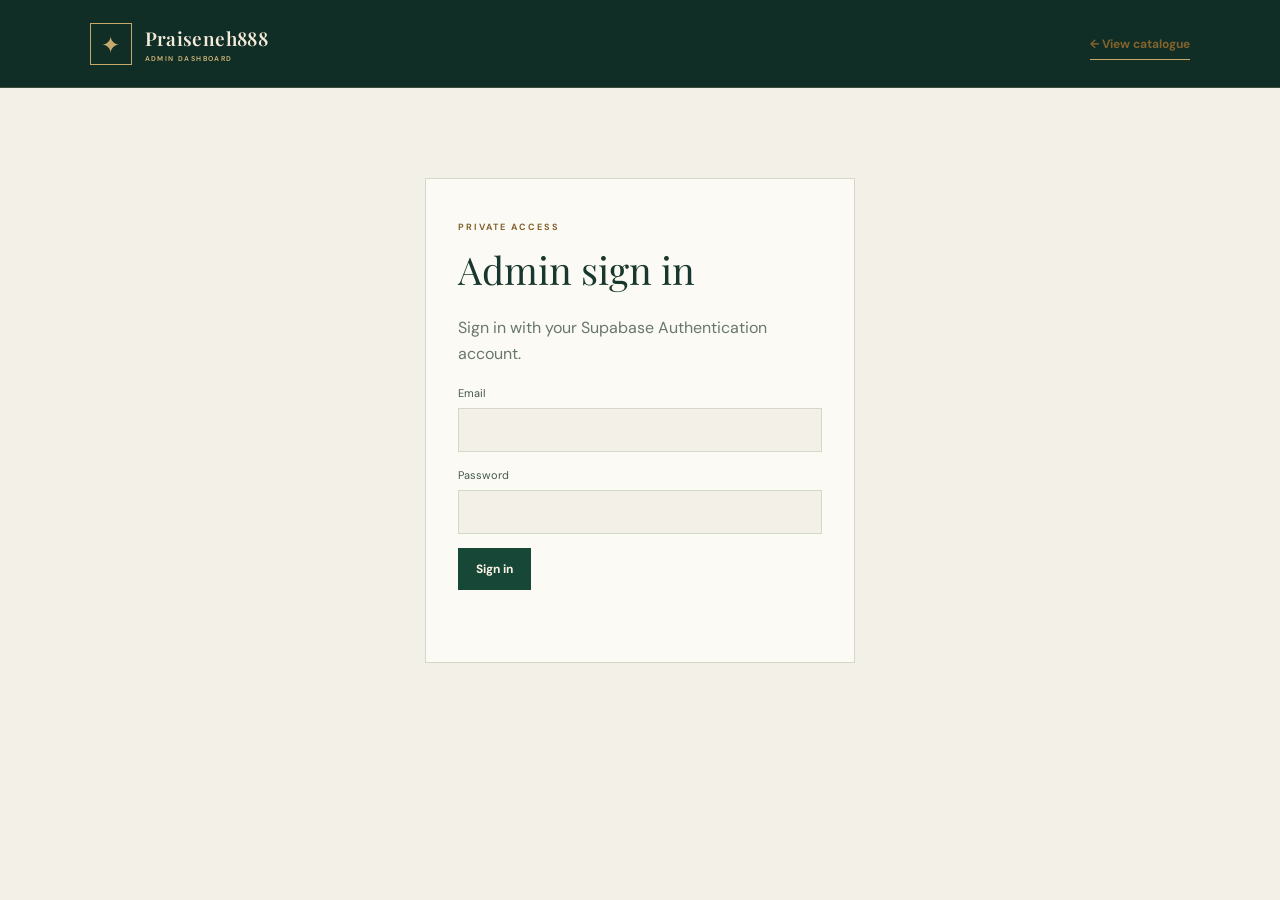
==== commit 0440271a: "Add files via upload" ====
--- a/admin.html
+++ b/admin.html
@@ -1,318 +1,87 @@
-
 <!doctype html>
 <html lang="en">
-
 <head>
   <meta charset="UTF-8">
   <meta name="viewport" content="width=device-width, initial-scale=1">
   <meta name="theme-color" content="#102e26">
-
+  <meta name="robots" content="noindex, nofollow">
   <title>Admin | Praiseneh888</title>
-
-  <meta name="robots" content="noindex, nofollow">
-
   <link rel="preconnect" href="https://fonts.googleapis.com">
   <link rel="preconnect" href="https://fonts.gstatic.com" crossorigin>
-
   <link href="https://fonts.googleapis.com/css2?family=DM+Sans:wght@400;500;600;700&family=Playfair+Display:ital,wght@0,500;0,600;0,700;1,500&display=swap" rel="stylesheet">
-
   <link rel="stylesheet" href="/styles.css?v=emerald4">
+  <link rel="stylesheet" href="/admin-fixes.css?v=admin5">
 </head>
-
 <body class="admin-page">
-
-  <!-- HEADER -->
-
   <header class="site-header">
-
     <a class="brand" href="/" aria-label="Praiseneh888 home">
-
       <span class="brand-mark">✦</span>
-
-      <span>
-        Praiseneh888
-        <small>ADMIN DASHBOARD</small>
-      </span>
-
+      <span>Praiseneh888<small>ADMIN DASHBOARD</small></span>
     </a>
-
-    <a class="text-link" href="/">
-      ← View catalogue
-    </a>
-
+    <a class="text-link" href="/">← View catalogue</a>
   </header>
-
   <main class="admin-wrap">
-
-    <!-- LOGIN PANEL -->
-
     <section id="loginPanel" class="admin-login">
-
       <p class="eyebrow">PRIVATE ACCESS</p>
-
       <h1>Admin sign in</h1>
-
-      <p class="muted">
-        Sign in using an account created in Supabase Authentication.
-      </p>
-
+      <p class="muted">Sign in with your Supabase Authentication account.</p>
       <form id="loginForm">
-
-        <label for="email">
-          Email
-
-          <input
-            type="email"
-            id="email"
-            required
-            autocomplete="username">
-        </label>
-
-        <label for="password">
-          Password
-
-          <input
-            type="password"
-            id="password"
-            required
-            autocomplete="current-password">
-        </label>
-
-        <button class="gold-button" type="submit">
-          Sign in
-        </button>
-
-        <p
-          id="loginMessage"
-          class="form-message"
-          role="status"
-          aria-live="polite">
-        </p>
-
+        <label for="email">Email<input type="email" id="email" required autocomplete="username"></label>
+        <label for="password">Password<input type="password" id="password" required autocomplete="current-password"></label>
+        <button class="gold-button" type="submit">Sign in</button>
+        <p id="loginMessage" class="form-message" role="status" aria-live="polite"></p>
       </form>
-
     </section>
 
-    <!-- ADMIN DASHBOARD -->
-
     <section id="dashboard" hidden>
-
-      <!-- DASHBOARD HEADER -->
-
       <div class="admin-title">
-
-        <div>
-
-          <p class="eyebrow">
-            COLLECTION MANAGEMENT
-          </p>
-
-          <h1>Your catalogue</h1>
-
-        </div>
-
-        <button
-          class="outline-button"
-          id="signOut"
-          type="button">
-          Sign out
-        </button>
-
+        <div><p class="eyebrow">COLLECTION MANAGEMENT</p><h1>Your catalogue</h1></div>
+        <button class="outline-button" id="signOut" type="button">Sign out</button>
       </div>
-
       <div class="admin-columns">
-
-        <!-- ADD / EDIT AMULET FORM -->
-
         <form id="amuletForm" class="editor">
-
-          <h2 id="formHeading">
-            Add a piece
-          </h2>
-
-          <input
-            type="hidden"
-            id="itemId">
-
-          <label for="itemName">
-            Amulet / item name
-
-            <input
-              id="itemName"
-              required
-              maxlength="140">
-          </label>
-
-          <label for="master">
-            Master / maker
-
-            <input
-              id="master"
-              maxlength="140">
-          </label>
-
-          <label for="category">
-            Category
-
-            <input
-              id="category"
-              maxlength="80"
-              placeholder="e.g. Khun Paen, Lersi, Takrut">
-          </label>
-
-          <label for="description">
-            Description
-
-            <textarea
-              id="description"
-              rows="5">
-            </textarea>
-          </label>
-
-          <!-- PRICE -->
-
+          <h2 id="formHeading">Add a piece</h2>
+          <input type="hidden" id="itemId">
+          <label for="itemName">Amulet / item name<input id="itemName" required maxlength="140"></label>
+          <label for="master">Master / maker<input id="master" maxlength="140"></label>
+          <label for="category">Category<input id="category" maxlength="80" placeholder="e.g. Khun Paen, Lersi, Takrut"></label>
+          <label for="description">Description / write-up<textarea id="description" rows="8" placeholder="Write or paste your description here..."></textarea></label>
+          <p class="muted tiny">No automatic spaces are added. Paragraph breaks you type are kept.</p>
           <div class="form-row">
-
-            <label for="priceMode">
-              Price display
-
-              <select id="priceMode">
-
-                <option value="price">
-                  Show price (SGD)
-                </option>
-
-                <option value="pm">
-                  PM FOR PRICE
-                </option>
-
-              </select>
-
-            </label>
-
-            <label for="price">
-              Price (SGD)
-
-              <input
-                id="price"
-                type="number"
-                min="0"
-                step="0.01"
-                placeholder="e.g. 188">
-            </label>
-
+            <label for="priceMode">Price display<select id="priceMode"><option value="price">Show price (SGD)</option><option value="pm">PM FOR PRICE</option></select></label>
+            <label for="price">Price (SGD)<input id="price" type="number" min="0" step="0.01" placeholder="e.g. 188"></label>
           </div>
-
-          <!-- AVAILABILITY -->
-
-          <label for="status">
-            Availability
-
-            <select id="status">
-
-              <option value="available">
-                Available
-              </option>
-
-              <option value="reserved">
-                Reserved
-              </option>
-
-              <option value="sold">
-                Past collection
-              </option>
-
-            </select>
-
-          </label>
-
-          <!-- PHOTO UPLOAD -->
-
-          <label for="photos">
-            Photos
-
-            <input
-              id="photos"
-              type="file"
-              accept="image/*"
-              multiple>
-          </label>
-
-          <p class="muted tiny">
-            You can select multiple photos.
-            New uploads are added to this listing.
-          </p>
-
-          <!-- PHOTO PREVIEW IS CREATED BY admin.js -->
-
-          <div id="photoPreview"></div>
-
-          <!-- SAVE / CLEAR -->
-
+          <label for="status">Availability<select id="status"><option value="available">Available</option><option value="reserved">Reserved</option><option value="sold">Past collection</option></select></label>
+          <label for="photos">Photos<input id="photos" type="file" accept="image/*" multiple></label>
+          <p class="muted tiny">Select multiple photos. New photos will be added to existing photos when editing.</p>
+          <div id="photoPreview" aria-label="Photo previews"></div>
           <div class="form-row">
-
-            <button
-              class="gold-button"
-              type="submit"
-              id="saveButton">
-              Save piece
-            </button>
-
-            <button
-              class="outline-button"
-              type="button"
-              id="clearForm">
-              Clear
-            </button>
-
+            <button class="gold-button" id="saveButton" type="submit">Save piece</button>
+            <button class="outline-button" id="clearForm" type="button">Clear</button>
           </div>
-
-          <p
-            id="editorMessage"
-            class="form-message"
-            role="status"
-            aria-live="polite">
-          </p>
-
+          <p id="editorMessage" class="form-message" role="status" aria-live="polite"></p>
         </form>
 
-        <!-- EXISTING LISTINGS -->
-
-        <div class="admin-list">
-
-          <div class="list-heading">
-
-            <h2>Existing pieces</h2>
-
-            <span
-              id="adminCount"
-              class="muted">
-            </span>
-
+        <section class="admin-list" aria-labelledby="listTitle">
+          <div class="list-heading"><h2 id="listTitle">Existing pieces</h2><span id="adminCount" class="muted"></span></div>
+          <div class="admin-list-controls">
+            <label for="adminSearch">Find an amulet
+              <input id="adminSearch" type="search" placeholder="Search name, master, category..." autocomplete="off">
+            </label>
+            <label for="adminStatus">Show
+              <select id="adminStatus"><option value="">All statuses</option><option value="available">Available</option><option value="reserved">Reserved</option><option value="sold">Past collection</option></select>
+            </label>
           </div>
-
-          <div id="adminItems">
-
-            <p class="muted">
-              Loading your listings...
-            </p>
-
-          </div>
-
-        </div>
-
+          <div id="adminItems"><p class="muted">Loading listings...</p></div>
+          <nav id="adminPagination" class="admin-pagination" aria-label="Amulet listing pages" hidden>
+            <button type="button" id="prevPage" class="outline-button">← Previous</button>
+            <span id="pageInfo" aria-live="polite"></span>
+            <button type="button" id="nextPage" class="outline-button">Next →</button>
+          </nav>
+        </section>
       </div>
-
     </section>
-
   </main>
-
-  <!-- ADMIN JAVASCRIPT -->
-
-  <script
-    type="module"
-    src="/admin.js?v=emerald4">
-  </script>
-
+  <script type="module" src="/admin.js?v=admin5"></script>
 </body>
 </html>
--- a/admin-fixes.css
+++ b/admin-fixes.css
@@ -0,0 +1,53 @@
+/* Admin-only usability improvements. Loaded AFTER existing styles.css. */
+.admin-page .admin-columns { align-items: start; }
+.admin-page .editor { min-width: 0; }
+.admin-page .editor textarea#description {
+  display: block;
+  width: 100%;
+  min-height: 210px;
+  padding: 13px 14px;
+  line-height: 1.6;
+  white-space: pre-wrap;
+  overflow-wrap: anywhere;
+  resize: vertical;
+  tab-size: 2;
+}
+.admin-page .admin-list { min-width: 0; }
+.admin-page .admin-list-controls {
+  display: grid;
+  grid-template-columns: minmax(0, 1.6fr) minmax(140px, 1fr);
+  gap: 12px;
+  margin-bottom: 16px;
+  padding: 15px;
+  background: var(--white, #fcfaf4);
+  border: 1px solid var(--line, #d4d8c9);
+}
+.admin-page .admin-list-controls label { font-size: 11px; color: var(--ink2, #42584f); }
+.admin-page .admin-list-controls input,
+.admin-page .admin-list-controls select { display: block; margin-top: 6px; min-height: 44px; }
+.admin-page .admin-pagination {
+  display: flex;
+  align-items: center;
+  justify-content: space-between;
+  flex-wrap: wrap;
+  gap: 10px;
+  margin-top: 20px;
+  padding: 16px 0;
+  border-top: 1px solid var(--line, #d4d8c9);
+}
+.admin-page .admin-pagination[hidden] { display: none !important; }
+.admin-page #pageInfo { font-size: 12px; color: var(--ink2, #42584f); }
+.admin-page .admin-pagination button:disabled { opacity: .4; cursor: not-allowed; }
+.admin-page .admin-item-info { min-width: 0; }
+.admin-page .admin-item-info strong { overflow-wrap: anywhere; }
+.admin-page #photos { display: block; width: 100%; min-height: 45px; position: relative; z-index: 1; cursor: pointer; }
+.admin-page #photos::file-selector-button { background: #164737; color: white; border: none; padding: 9px 12px; margin-right: 10px; cursor: pointer; }
+.admin-page #photoPreview { display: flex; flex-wrap: wrap; gap: 10px; margin: 12px 0 20px; }
+.admin-page #photoPreview img { width: 85px; height: 85px; object-fit: cover; border: 1px solid var(--line, #d4d8c9); border-radius: 6px; }
+.admin-page .admin-item .admin-actions button { cursor: pointer; }
+@media(max-width:600px) {
+  .admin-page .admin-list-controls { grid-template-columns: 1fr; }
+  .admin-page .admin-pagination { justify-content: center; }
+  .admin-page .admin-pagination button { flex: 1; }
+  .admin-page #pageInfo { width: 100%; order: -1; text-align: center; }
+}
